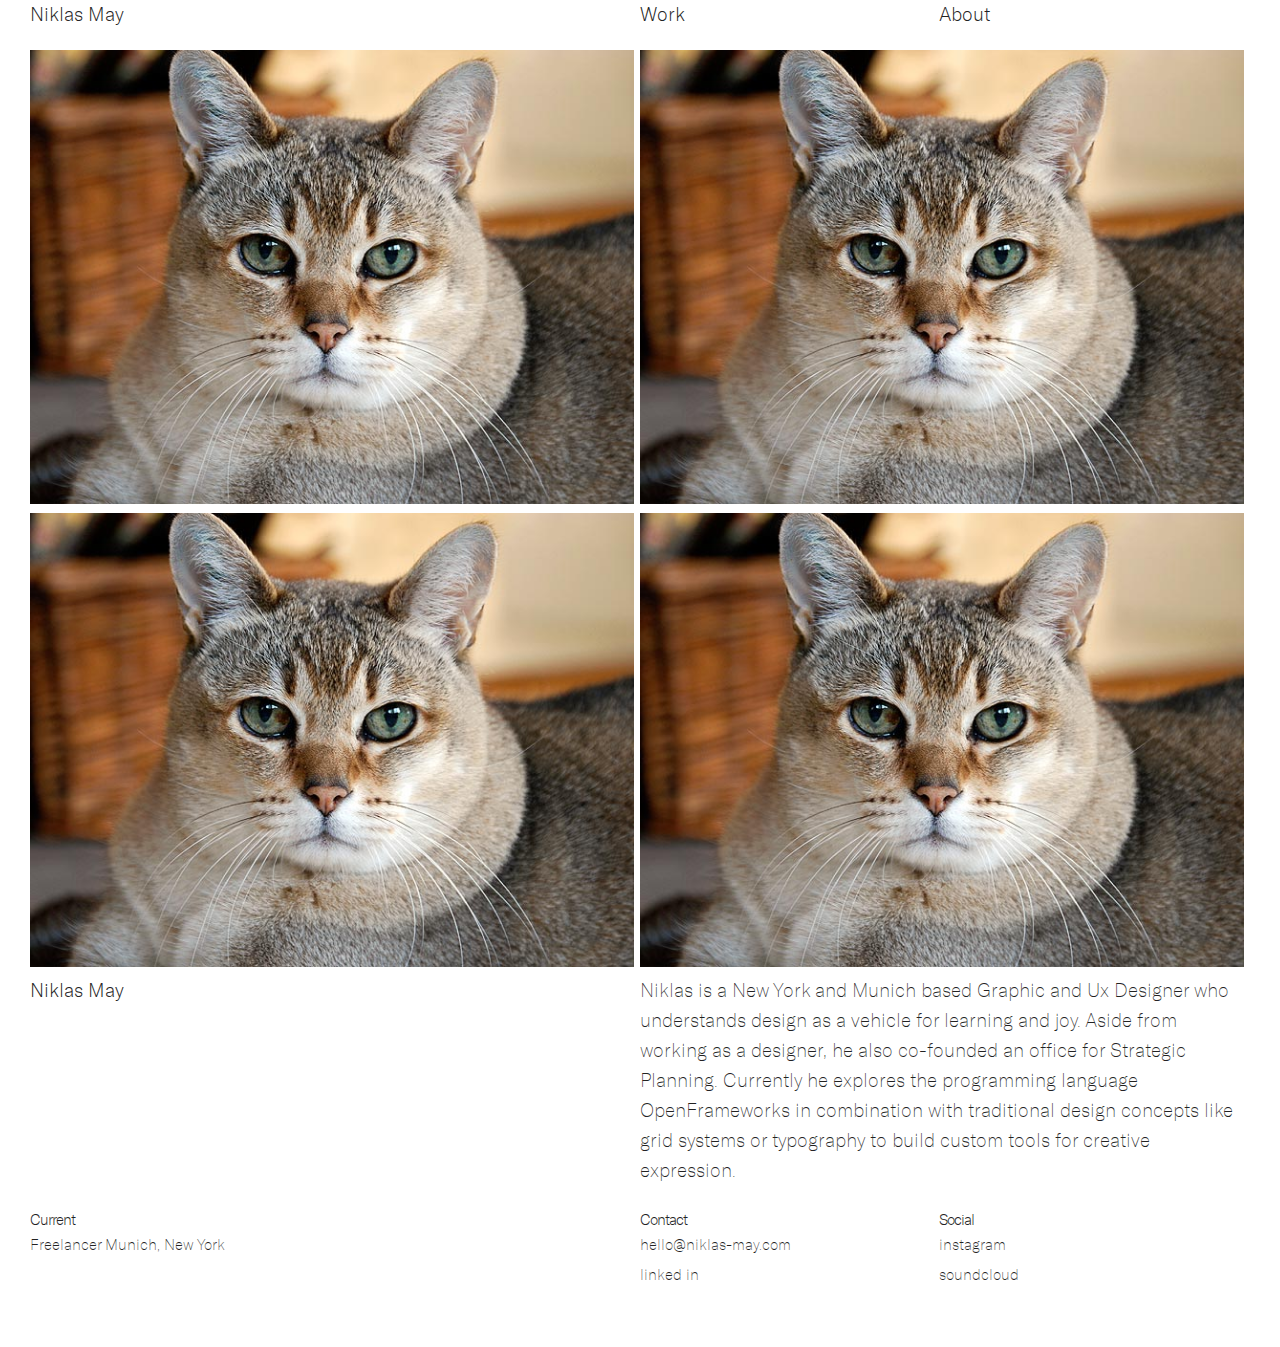
==== index.html @ c12bf413 "initial commit" ====
<!DOCTYPE html>
<html lang="en">
<head>
  <!-- Basic Page Needs
  –––––––––––––––––––––––––––––––––––––––––––––––––– -->
  <meta charset="utf-8">
  <title> Niklas May</title>
  <meta name="description" content="">
  <meta name="author" content="">

  <!-- Mobile Specific Metas
  –––––––––––––––––––––––––––––––––––––––––––––––––– -->
  <meta name="viewport" content="width=device-width, initial-scale=1">

  <!-- FONT
  –––––––––––––––––––––––––––––––––––––––––––––––––– -->
  <link href="//fonts.googleapis.com/css?family=Raleway:400,300,600" rel="stylesheet" type="text/css">

  <!-- CSS
  –––––––––––––––––––––––––––––––––––––––––––––––––– -->
  <link rel="stylesheet" href="css/normalize.css">
  <link rel="stylesheet" href="css/skeleton.css">
  <link rel="stylesheet" href="css/custom.css">

  <!-- Favicon
  –––––––––––––––––––––––––––––––––––––––––––––––––– -->
  <link rel="icon" type="image/png" href="images/favicon.png">

</head>
<body>
  <!-- Header section
  –––––––––––––––––––––––––––––––––––––––––––––––––– -->
  <nav class="container">
    <div class="row">
      <div class="one-half column">
        <h2> Niklas May </h2>
      </div>
      <div class="three columns">
        <a href="./index.html"> <h2> Work </h2> </a>
      </div>
      <div class="three columns">
        <a href="./about.html"> <h2> About </h2> </a>
      </div>
    </div>
  </nav>

  <!-- Project showcase section
  –––––––––––––––––––––––––––––––––––––––––––––––––– -->
  <section class="container">
    <div class="row">
      <div class="one-half column project-info" >
        <a href="./projects/flux_mono.html ">
          <div class="project-title"><p> Flux Mono </p> </div>
          <img alt="project title" class="u-max-full-width" src="./images/cat.jpg"/>
        </a>
      </div>


      <div class="one-half column project-info" >
        <a href="./projects/ihk.html">

          <div class="project-title"><p> Bavarian Chamber for Indsutry and Commerce </p> </div>
          <img alt="project title" class="u-max-full-width" src="./images/cat.jpg"/>
        </a>
      </div>

    </div>

    <div class="row">
      <div class="one-half column project-info">
        <a href="./projects/deutsche_bahn_branding.html">
          <div class="project-title"><p>  deutsche_bahn_branding </p> </div>
          <img alt="text text" class="u-max-full-width" src="./images/cat.jpg"/>
        </a>
      </div>
      <div class="one-half column project-info" >
        <a href="./projects/siemens_news_center.html">

          <div class="project-title"><p> siemens_news_center </p> </div>
          <img alt="project title" class="u-max-full-width" src="./images/cat.jpg"/>
        </a>
      </div>
    </div>
  </section>

  <!-- About me section
  –––––––––––––––––––––––––––––––––––––––––––––––––– -->
  <section class="container">
    <div class="row">
      <div class="one-half column">
        <h2> Niklas May </h2>
      </div>
      <p class="one-half column">

          Niklas is a New York and Munich based Graphic and Ux Designer who understands design as a vehicle for learning and joy.
          Aside from working as a designer, he also co-founded an office for Strategic Planning. Currently he explores the programming language OpenFrameworks in combination with traditional design concepts like grid systems or typography to build custom tools for creative expression.
      </p>
    </div>
  </section>

  <!-- Footer section
  –––––––––––––––––––––––––––––––––––––––––––––––––– -->
  <footer class="container">
    <div class="row">
      <div class="one-half column">
        <h3>Current </h3>
        <p class ="p-small">Freelancer Munich, New York </p>
      </div>
      <div class="three columns">
        <h3> Contact </h3>
        <p class ="p-small">hello@niklas-may.com </p>
        <p class ="p-small"><a href="linkedin.com/in/niklas-may"> linked in </a></p>

      </div>
      <div class="three columns">
        <h3> Social </h3>
        <p class ="p-small"> <a href="instagram.com/klasma"> instagram </a></p>
        <p class ="p-small"> <a href="soundcloud.com/klasma"> soundcloud </a></p>
      </div>
    </div>
  </footer>
</body>
</html>
---- css/skeleton.css ----
/*
* Skeleton V2.0.4
* Copyright 2014, Dave Gamache
* www.getskeleton.com
* Free to use under the MIT license.
* http://www.opensource.org/licenses/mit-license.php
* 12/29/2014
*/


/* Table of contents
––––––––––––––––––––––––––––––––––––––––––––––––––
- Grid
- Base Styles
- Typography
- Links
- Buttons
- Forms
- Lists
- Code
- Tables
- Spacing
- Utilities
- Clearing
- Media Queries
*/


/* Grid
–––––––––––––––––––––––––––––––––––––––––––––––––– */
.container {
  position: relative;
  width: 100%;
  max-width: 960px;
  margin: 0 auto;
  padding: 0 20px;
  box-sizing: border-box; }
.column,
.columns {
  width: 100%;
  float: left;
  box-sizing: border-box; }

/* For devices larger than 400px */
@media (min-width: 400px) {
  .container {
    width: 85%;
    padding: 0; }
}

/* For devices larger than 550px */
@media (min-width: 550px) {
  .container {
    width: 80%; }
  .column,
  .columns {
    margin-left: 4%; }
  .column:first-child,
  .columns:first-child {
    margin-left: 0; }

  .one.column,
  .one.columns                    { width: 4.66666666667%; }
  .two.columns                    { width: 13.3333333333%; }
  .three.columns                  { width: 22%;            }
  .four.columns                   { width: 30.6666666667%; }
  .five.columns                   { width: 39.3333333333%; }
  .six.columns                    { width: 48%;            }
  .seven.columns                  { width: 56.6666666667%; }
  .eight.columns                  { width: 65.3333333333%; }
  .nine.columns                   { width: 74.0%;          }
  .ten.columns                    { width: 82.6666666667%; }
  .eleven.columns                 { width: 91.3333333333%; }
  .twelve.columns                 { width: 100%; margin-left: 0; }

  .one-third.column               { width: 30.6666666667%; }
  .two-thirds.column              { width: 65.3333333333%; }

  .one-half.column                { width: 48%; }

  /* Offsets */
  .offset-by-one.column,
  .offset-by-one.columns          { margin-left: 8.66666666667%; }
  .offset-by-two.column,
  .offset-by-two.columns          { margin-left: 17.3333333333%; }
  .offset-by-three.column,
  .offset-by-three.columns        { margin-left: 26%;            }
  .offset-by-four.column,
  .offset-by-four.columns         { margin-left: 34.6666666667%; }
  .offset-by-five.column,
  .offset-by-five.columns         { margin-left: 43.3333333333%; }
  .offset-by-six.column,
  .offset-by-six.columns          { margin-left: 52%;            }
  .offset-by-seven.column,
  .offset-by-seven.columns        { margin-left: 60.6666666667%; }
  .offset-by-eight.column,
  .offset-by-eight.columns        { margin-left: 69.3333333333%; }
  .offset-by-nine.column,
  .offset-by-nine.columns         { margin-left: 78.0%;          }
  .offset-by-ten.column,
  .offset-by-ten.columns          { margin-left: 86.6666666667%; }
  .offset-by-eleven.column,
  .offset-by-eleven.columns       { margin-left: 95.3333333333%; }

  .offset-by-one-third.column,
  .offset-by-one-third.columns    { margin-left: 34.6666666667%; }
  .offset-by-two-thirds.column,
  .offset-by-two-thirds.columns   { margin-left: 69.3333333333%; }

  .offset-by-one-half.column,
  .offset-by-one-half.columns     { margin-left: 52%; }

}


/* Base Styles
–––––––––––––––––––––––––––––––––––––––––––––––––– */
/* NOTE
html is set to 62.5% so that all the REM measurements throughout Skeleton
are based on 10px sizing. So basically 1.5rem = 15px :) */
html {
  font-size: 62.5%;
}
body {
  font-size: 1.5em; /* currently ems cause chrome bug misinterpreting rems on body element */
  line-height: 1.6;
  font-weight: 400;
  font-family: "Raleway", "HelveticaNeue", "Helvetica Neue", Helvetica, Arial, sans-serif;
  color: #222; }


/* Typography
–––––––––––––––––––––––––––––––––––––––––––––––––– */
h1, h2, h3, h4, h5, h6 {
  margin-top: 0;
  margin-bottom: 2rem;
  font-weight: 300; }
h1 { font-size: 4.0rem; line-height: 1.2;  letter-spacing: -.1rem;}
/*h2 { font-size: 3.6rem; line-height: 1.25; letter-spacing: -.1rem; }*/
h3 { font-size: 3.0rem; line-height: 1.3;  letter-spacing: -.1rem; }
h4 { font-size: 2.4rem; line-height: 1.35; letter-spacing: -.08rem; }
h5 { font-size: 1.8rem; line-height: 1.5;  letter-spacing: -.05rem; }
h6 { font-size: 1.5rem; line-height: 1.6;  letter-spacing: 0; }

/* Larger than phablet */
@media (min-width: 550px) {
  h1 { font-size: 5.0rem; }
  /*h2 { font-size: 4.2rem; }*/
  h3 { font-size: 3.6rem; }
  h4 { font-size: 3.0rem; }
  h5 { font-size: 2.4rem; }
  h6 { font-size: 1.5rem; }
}

p {
  margin-top: 0; }


/* Links
–––––––––––––––––––––––––––––––––––––––––––––––––– */
a {
  color: #1EAEDB; }
a:hover {
  color: #0FA0CE; }


/* Buttons
–––––––––––––––––––––––––––––––––––––––––––––––––– */
.button,
button,
input[type="submit"],
input[type="reset"],
input[type="button"] {
  display: inline-block;
  height: 38px;
  padding: 0 30px;
  color: #555;
  text-align: center;
  font-size: 11px;
  font-weight: 600;
  line-height: 38px;
  letter-spacing: .1rem;
  text-transform: uppercase;
  text-decoration: none;
  white-space: nowrap;
  background-color: transparent;
  border-radius: 4px;
  border: 1px solid #bbb;
  cursor: pointer;
  box-sizing: border-box; }
.button:hover,
button:hover,
input[type="submit"]:hover,
input[type="reset"]:hover,
input[type="button"]:hover,
.button:focus,
button:focus,
input[type="submit"]:focus,
input[type="reset"]:focus,
input[type="button"]:focus {
  color: #333;
  border-color: #888;
  outline: 0; }
.button.button-primary,
button.button-primary,
input[type="submit"].button-primary,
input[type="reset"].button-primary,
input[type="button"].button-primary {
  color: #FFF;
  background-color: #33C3F0;
  border-color: #33C3F0; }
.button.button-primary:hover,
button.button-primary:hover,
input[type="submit"].button-primary:hover,
input[type="reset"].button-primary:hover,
input[type="button"].button-primary:hover,
.button.button-primary:focus,
button.button-primary:focus,
input[type="submit"].button-primary:focus,
input[type="reset"].button-primary:focus,
input[type="button"].button-primary:focus {
  color: #FFF;
  background-color: #1EAEDB;
  border-color: #1EAEDB; }


/* Forms
–––––––––––––––––––––––––––––––––––––––––––––––––– */
input[type="email"],
input[type="number"],
input[type="search"],
input[type="text"],
input[type="tel"],
input[type="url"],
input[type="password"],
textarea,
select {
  height: 38px;
  padding: 6px 10px; /* The 6px vertically centers text on FF, ignored by Webkit */
  background-color: #fff;
  border: 1px solid #D1D1D1;
  border-radius: 4px;
  box-shadow: none;
  box-sizing: border-box; }
/* Removes awkward default styles on some inputs for iOS */
input[type="email"],
input[type="number"],
input[type="search"],
input[type="text"],
input[type="tel"],
input[type="url"],
input[type="password"],
textarea {
  -webkit-appearance: none;
     -moz-appearance: none;
          appearance: none; }
textarea {
  min-height: 65px;
  padding-top: 6px;
  padding-bottom: 6px; }
input[type="email"]:focus,
input[type="number"]:focus,
input[type="search"]:focus,
input[type="text"]:focus,
input[type="tel"]:focus,
input[type="url"]:focus,
input[type="password"]:focus,
textarea:focus,
select:focus {
  border: 1px solid #33C3F0;
  outline: 0; }
label,
legend {
  display: block;
  margin-bottom: .5rem;
  font-weight: 600; }
fieldset {
  padding: 0;
  border-width: 0; }
input[type="checkbox"],
input[type="radio"] {
  display: inline; }
label > .label-body {
  display: inline-block;
  margin-left: .5rem;
  font-weight: normal; }


/* Lists
–––––––––––––––––––––––––––––––––––––––––––––––––– */
ul {
  list-style: circle inside; }
ol {
  list-style: decimal inside; }
ol, ul {
  padding-left: 0;
  margin-top: 0; }
ul ul,
ul ol,
ol ol,
ol ul {
  margin: 1.5rem 0 1.5rem 3rem;
  font-size: 90%; }
li {
  margin-bottom: 1rem; }


/* Code
–––––––––––––––––––––––––––––––––––––––––––––––––– */
code {
  padding: .2rem .5rem;
  margin: 0 .2rem;
  font-size: 90%;
  white-space: nowrap;
  background: #F1F1F1;
  border: 1px solid #E1E1E1;
  border-radius: 4px; }
pre > code {
  display: block;
  padding: 1rem 1.5rem;
  white-space: pre; }


/* Tables
–––––––––––––––––––––––––––––––––––––––––––––––––– */
th,
td {
  padding: 12px 15px;
  text-align: left;
  border-bottom: 1px solid #E1E1E1; }
th:first-child,
td:first-child {
  padding-left: 0; }
th:last-child,
td:last-child {
  padding-right: 0; }


/* Spacing
–––––––––––––––––––––––––––––––––––––––––––––––––– */
button,
.button {
  margin-bottom: 1rem; }
input,
textarea,
select,
fieldset {
  margin-bottom: 1.5rem; }
pre,
blockquote,
dl,
figure,
table,
p,
ul,
ol,
form {
  margin-bottom: 2.5rem; }


/* Utilities
–––––––––––––––––––––––––––––––––––––––––––––––––– */
.u-full-width {
  width: 100%;
  box-sizing: border-box; }
.u-max-full-width {
  max-width: 100%;
  box-sizing: border-box; }
.u-pull-right {
  float: right; }
.u-pull-left {
  float: left; }


/* Misc
–––––––––––––––––––––––––––––––––––––––––––––––––– */
hr {
  margin-top: 3rem;
  margin-bottom: 3.5rem;
  border-width: 0;
  border-top: 1px solid #E1E1E1; }


/* Clearing
–––––––––––––––––––––––––––––––––––––––––––––––––– */

/* Self Clearing Goodness */
.container:after,
.row:after,
.u-cf {
  content: "";
  display: table;
  clear: both; }


/* Media Queries
–––––––––––––––––––––––––––––––––––––––––––––––––– */
/*
Note: The best way to structure the use of media queries is to create the queries
near the relevant code. For example, if you wanted to change the styles for buttons
on small devices, paste the mobile query code up in the buttons section and style it
there.
*/


/* Larger than mobile */
@media (min-width: 400px) {}

/* Larger than phablet (also point when grid becomes active) */
@media (min-width: 550px) {}

/* Larger than tablet */
@media (min-width: 750px) {}

/* Larger than desktop */
@media (min-width: 1000px) {}

/* Larger than Desktop HD */
@media (min-width: 1200px) {}
---- css/custom.css ----
@import 'typography.css';

/* Grid */
.container{
  max-width: 100%;
  padding: 0 30px;
}

.column, .columns {
    margin-left: .5%;
}

@media (min-width: 400px) {
  .container{
    width: 100%;
    padding: 0 30px;
  }

  .column, .columns {
      margin-left: .5%;
  }
}

@media (min-width: 550px) {
  .container{
    width: 100%;
    padding: 0 30px;
  }

  .column, .columns {
      margin-left: .5%;
  }

  .one-half.column                { width: 49.5%; }
  .three.columns                { width: 24%; }

}

.float-left{
  float: left;
}
.float-right{
  float: right;
}

.project-navigation{
  margin: 1em 0 3em 0; 
}
/* Typography */


body{
  font-family: 'gt_americathin';
  font-size: 1.9em;
  line-height: 30px;
  padding-bottom: 3em;

}
a{
  text-decoration: none;
  color:inherit;
}
a:hover{
  text-decoration: underline;
  color:inherit;
}
h1{

}
h2{
  font-size: 1.9rem;
  line-height: 30px;

}
h3{
  font-size: 1.5rem;
  margin: 0;
}

p{
  font-family: 'gt_americaultra_light';
}
.p-small{
  font-size: 1.5rem;
  margin: 0;
}
.img-fit{
  max-width: 100%;
}


/* Layout */

img{
  margin: 0;
  padding: 0;
}

.row{
  margin: 0;
  padding: 0;
}

.project-image:hover{
  filter: blur(1px) grayscale(100%);
}

.project-info{
  position: relative;
  text-align: center;
}

.project-title{
  display: none;
  margin: 0;
  opacity: .8;
  background: #fff;
  position: absolute;
  width: 100%;
  height: 100%;
}
.project-title p{
  margin-top: 40%;
  transform: translate(0, -50%);
}

.project-info:hover .project-title, .project-info.hover .project-title { display: block; }


/* Project detail page */
.project-image-cover{
  width: 100%;
  max-height: auto;
  object-fit: cover;
}
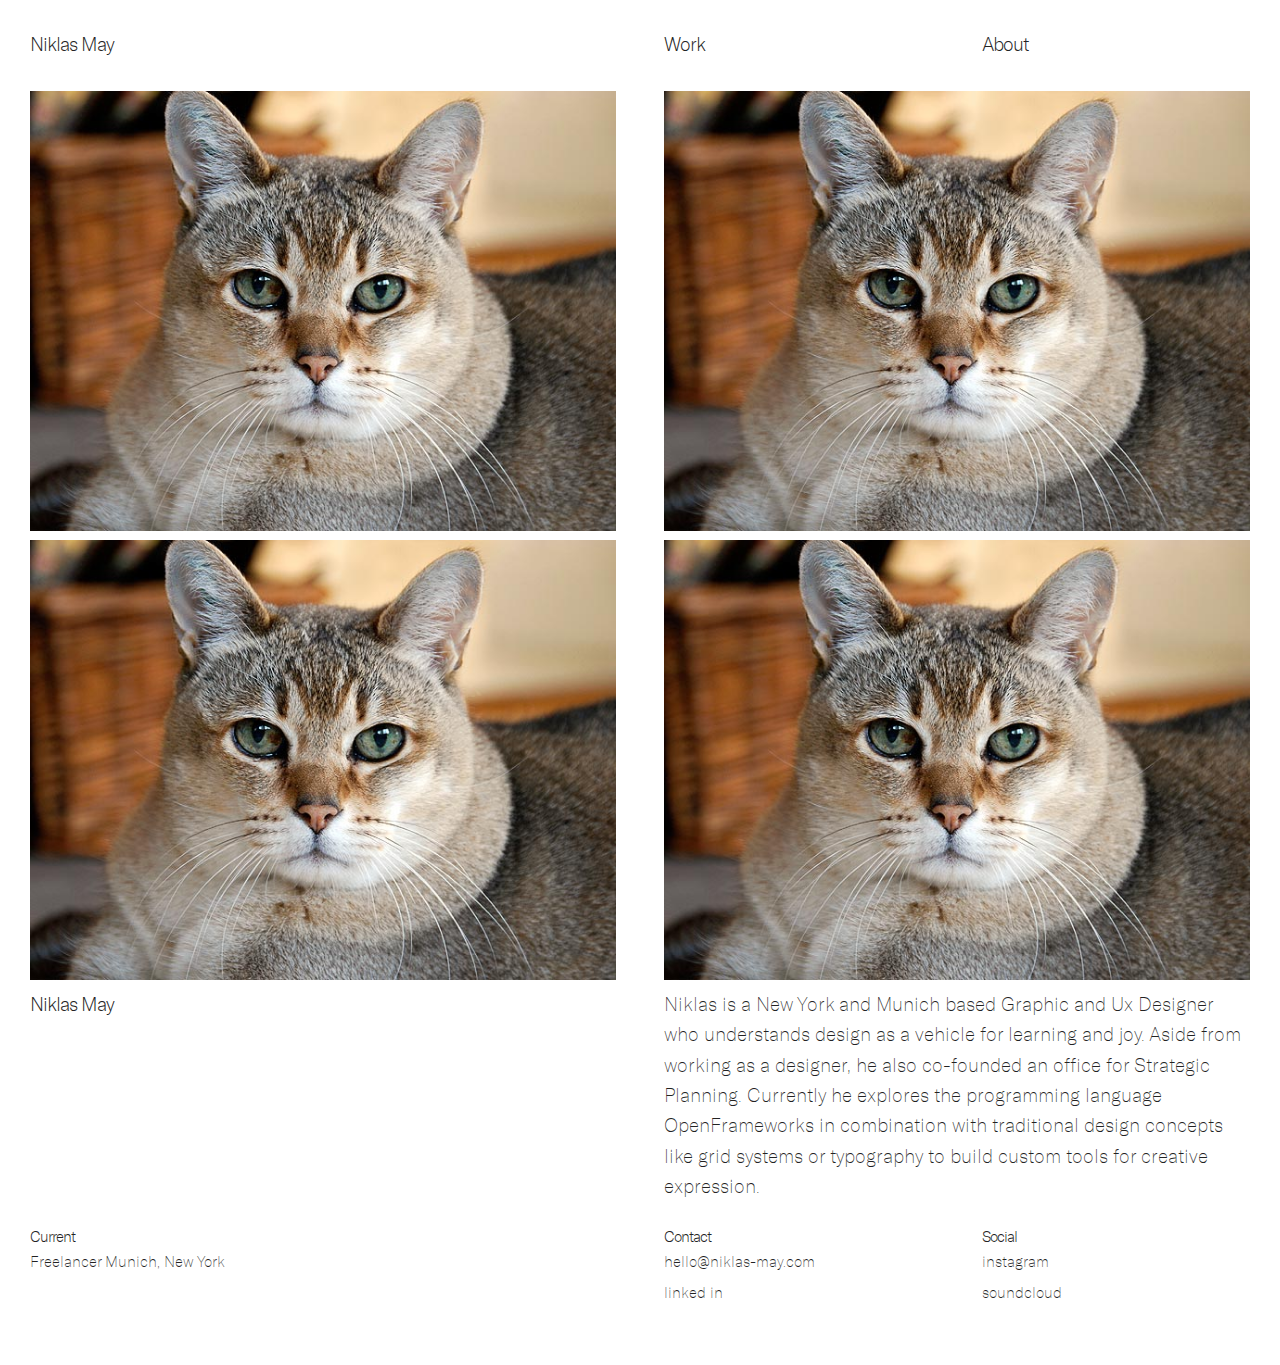
==== commit 3a85692e: "reset grid to original" ====
--- a/index.html
+++ b/index.html
@@ -11,10 +11,6 @@
   <!-- Mobile Specific Metas
   –––––––––––––––––––––––––––––––––––––––––––––––––– -->
   <meta name="viewport" content="width=device-width, initial-scale=1">
-
-  <!-- FONT
-  –––––––––––––––––––––––––––––––––––––––––––––––––– -->
-  <link href="//fonts.googleapis.com/css?family=Raleway:400,300,600" rel="stylesheet" type="text/css">
 
   <!-- CSS
   –––––––––––––––––––––––––––––––––––––––––––––––––– -->
@@ -30,7 +26,7 @@
 <body>
   <!-- Header section
   –––––––––––––––––––––––––––––––––––––––––––––––––– -->
-  <nav class="container">
+  <nav class="container navigation">
     <div class="row">
       <div class="one-half column">
         <h2> Niklas May </h2>
@@ -46,12 +42,13 @@
 
   <!-- Project showcase section
   –––––––––––––––––––––––––––––––––––––––––––––––––– -->
+
   <section class="container">
     <div class="row">
       <div class="one-half column project-info" >
         <a href="./projects/flux_mono.html ">
           <div class="project-title"><p> Flux Mono </p> </div>
-          <img alt="project title" class="u-max-full-width" src="./images/cat.jpg"/>
+          <img alt="project title" class="thumb" src="./images/cat.jpg"/>
         </a>
       </div>
 
@@ -60,7 +57,7 @@
         <a href="./projects/ihk.html">
 
           <div class="project-title"><p> Bavarian Chamber for Indsutry and Commerce </p> </div>
-          <img alt="project title" class="u-max-full-width" src="./images/cat.jpg"/>
+          <img alt="project title" class="thumb" src="./images/cat.jpg"/>
         </a>
       </div>
 
@@ -70,18 +67,19 @@
       <div class="one-half column project-info">
         <a href="./projects/deutsche_bahn_branding.html">
           <div class="project-title"><p>  deutsche_bahn_branding </p> </div>
-          <img alt="text text" class="u-max-full-width" src="./images/cat.jpg"/>
+          <img alt="text text" class="thumb" src="./images/cat.jpg"/>
         </a>
       </div>
       <div class="one-half column project-info" >
         <a href="./projects/siemens_news_center.html">
 
           <div class="project-title"><p> siemens_news_center </p> </div>
-          <img alt="project title" class="u-max-full-width" src="./images/cat.jpg"/>
+          <img alt="project title" class="thumb" src="./images/cat.jpg"/>
         </a>
       </div>
     </div>
   </section>
+ <!--   -->
 
   <!-- About me section
   –––––––––––––––––––––––––––––––––––––––––––––––––– -->
@@ -109,13 +107,13 @@
       <div class="three columns">
         <h3> Contact </h3>
         <p class ="p-small">hello@niklas-may.com </p>
-        <p class ="p-small"><a href="linkedin.com/in/niklas-may"> linked in </a></p>
+        <p class ="p-small"><a href="https://linkedin.com/in/niklas-may" target="_blank"> linked in </a></p>
 
       </div>
       <div class="three columns">
         <h3> Social </h3>
-        <p class ="p-small"> <a href="instagram.com/klasma"> instagram </a></p>
-        <p class ="p-small"> <a href="soundcloud.com/klasma"> soundcloud </a></p>
+        <p class ="p-small"> <a href="https://instagram.com/klasma" target="_blank"> instagram </a></p>
+        <p class ="p-small"> <a href="https://soundcloud.com/klasma" target="_blank"> soundcloud </a></p>
       </div>
     </div>
   </footer>
--- a/css/skeleton.css
+++ b/css/skeleton.css
@@ -136,21 +136,21 @@
   margin-bottom: 2rem;
   font-weight: 300; }
 h1 { font-size: 4.0rem; line-height: 1.2;  letter-spacing: -.1rem;}
-/*h2 { font-size: 3.6rem; line-height: 1.25; letter-spacing: -.1rem; }*/
+h2 { font-size: 3.6rem; line-height: 1.25; letter-spacing: -.1rem; }
 h3 { font-size: 3.0rem; line-height: 1.3;  letter-spacing: -.1rem; }
 h4 { font-size: 2.4rem; line-height: 1.35; letter-spacing: -.08rem; }
 h5 { font-size: 1.8rem; line-height: 1.5;  letter-spacing: -.05rem; }
 h6 { font-size: 1.5rem; line-height: 1.6;  letter-spacing: 0; }
 
 /* Larger than phablet */
-@media (min-width: 550px) {
+/*@media (min-width: 550px) {
   h1 { font-size: 5.0rem; }
-  /*h2 { font-size: 4.2rem; }*/
+  h2 { font-size: 4.2rem; }
   h3 { font-size: 3.6rem; }
   h4 { font-size: 3.0rem; }
   h5 { font-size: 2.4rem; }
   h6 { font-size: 1.5rem; }
-}
+}*/
 
 p {
   margin-top: 0; }
@@ -404,16 +404,16 @@
 
 
 /* Larger than mobile */
-@media (min-width: 400px) {}
+/*@media (min-width: 400px) {}*/
 
 /* Larger than phablet (also point when grid becomes active) */
-@media (min-width: 550px) {}
+/*@media (min-width: 550px) {}*/
 
 /* Larger than tablet */
-@media (min-width: 750px) {}
+/*@media (min-width: 750px) {}*/
 
 /* Larger than desktop */
-@media (min-width: 1000px) {}
+/*@media (min-width: 1000px) {}*/
 
 /* Larger than Desktop HD */
-@media (min-width: 1200px) {}
+/*@media (min-width: 1200px) {}*/
--- a/css/custom.css
+++ b/css/custom.css
@@ -6,7 +6,13 @@
   padding: 0 30px;
 }
 
-.column, .columns {
+@media (min-width: 550px) {
+  .container{
+    width: 100%;
+    padding: 0 30px;
+  }
+  
+/*.column, .columns {
     margin-left: .5%;
 }
 
@@ -21,11 +27,7 @@
   }
 }
 
-@media (min-width: 550px) {
-  .container{
-    width: 100%;
-    padding: 0 30px;
-  }
+
 
   .column, .columns {
       margin-left: .5%;
@@ -42,7 +44,7 @@
 .float-right{
   float: right;
 }
-
+*/
 .project-navigation{
   margin: 1em 0 3em 0; 
 }
@@ -52,7 +54,7 @@
 body{
   font-family: 'gt_americathin';
   font-size: 1.9em;
-  line-height: 30px;
+  line-height: 1.6em;
   padding-bottom: 3em;
 
 }
@@ -70,6 +72,7 @@
 h2{
   font-size: 1.9rem;
   line-height: 30px;
+  margin-bottom: 1.6em;
 
 }
 h3{
@@ -84,21 +87,27 @@
   font-size: 1.5rem;
   margin: 0;
 }
-.img-fit{
+/*.img-fit{
   max-width: 100%;
-}
+}*/
 
 
 /* Layout */
 
-img{
-  margin: 0;
-  padding: 0;
+.navigation{
+  padding-top: 1.6em;
+}
+
+.thumb{
+  width: 100%;
 }
 
 .row{
   margin: 0;
   padding: 0;
+}
+.project-image{
+  object-fit: cover;
 }
 
 .project-image:hover{
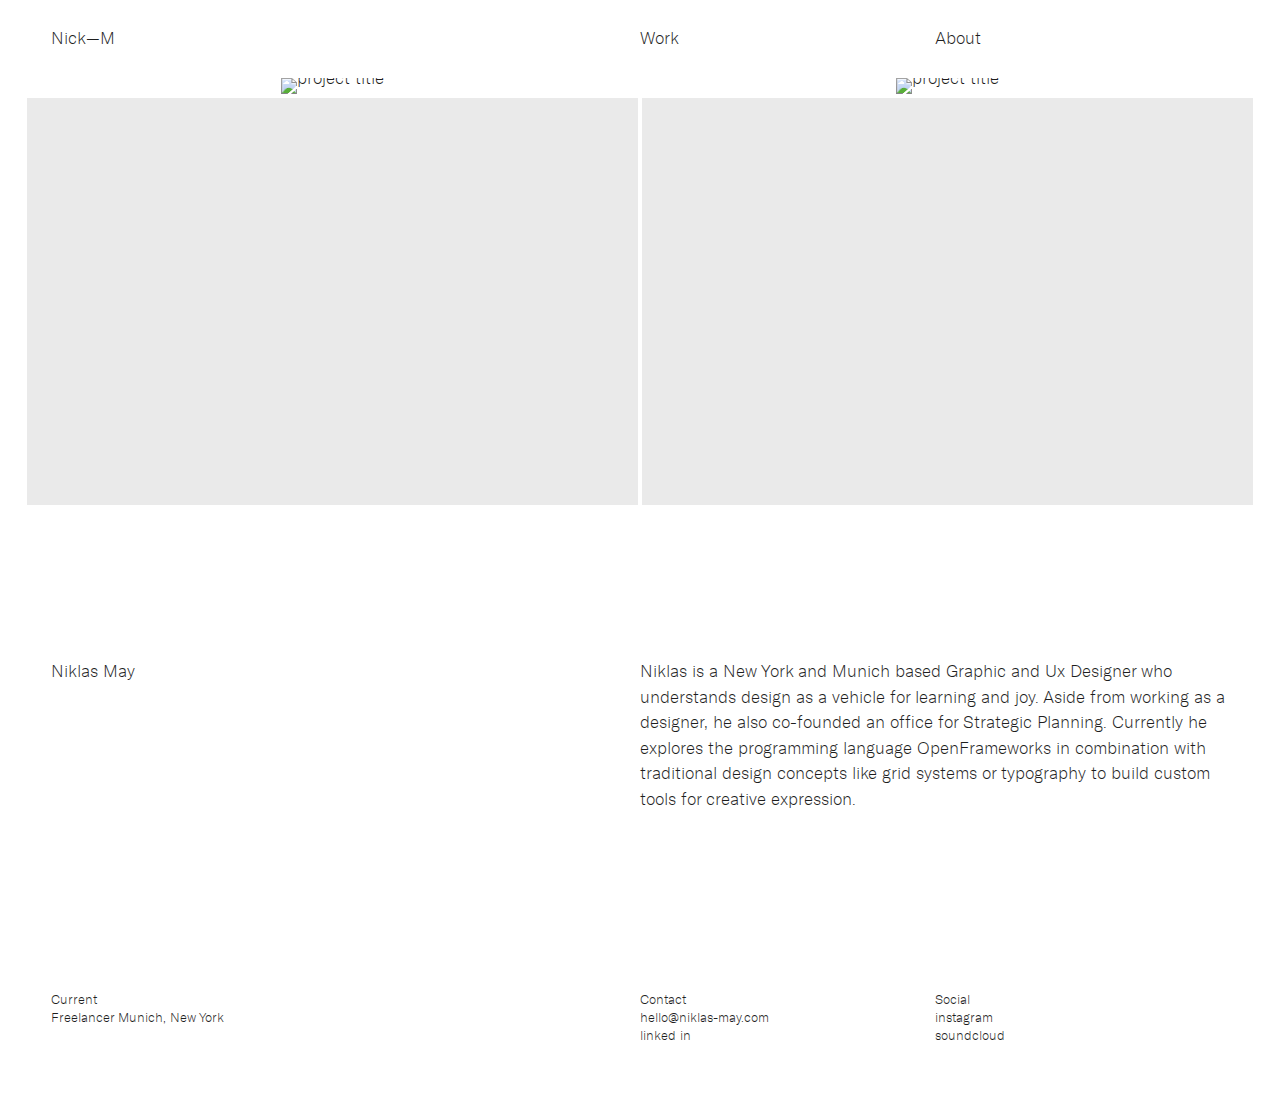
==== commit fae27e4e: "changes" ====
--- a/index.html
+++ b/index.html
@@ -27,14 +27,14 @@
   <!-- Header section
   –––––––––––––––––––––––––––––––––––––––––––––––––– -->
   <nav class="container navigation">
-    <div class="row">
-      <div class="one-half column">
-        <h2> Niklas May </h2>
+    <div class="row-S">
+      <div class="six columns-S">
+        <h2> Nick—M </h2>
       </div>
-      <div class="three columns">
+      <div class="three columns-S">
         <a href="./index.html"> <h2> Work </h2> </a>
       </div>
-      <div class="three columns">
+      <div class="three columns-S">
         <a href="./about.html"> <h2> About </h2> </a>
       </div>
     </div>
@@ -43,34 +43,34 @@
   <!-- Project showcase section
   –––––––––––––––––––––––––––––––––––––––––––––––––– -->
 
-  <section class="container">
-    <div class="row">
-      <div class="one-half column project-info" >
+  <section class="container project-section">
+    <div class="row-L">
+      <div class="six columns-L project-info padding-xs" >
         <a href="./projects/flux_mono.html ">
           <div class="project-title"><p> Flux Mono </p> </div>
-          <img alt="project title" class="thumb" src="./images/cat.jpg"/>
+          <img alt="project title" class="thumb" src="./images/niklasMay-IHK-001.jpg"/>
         </a>
       </div>
 
 
-      <div class="one-half column project-info" >
+      <div class="six columns-L project-info padding-xs" >
         <a href="./projects/ihk.html">
 
           <div class="project-title"><p> Bavarian Chamber for Indsutry and Commerce </p> </div>
-          <img alt="project title" class="thumb" src="./images/cat.jpg"/>
+          <img alt="project title" class="thumb" src="./images/niklasMay-IHK-002.jpg"/>
         </a>
       </div>
 
     </div>
 
-    <div class="row">
-      <div class="one-half column project-info">
+    <div class="row-L">
+      <div class="six columns-L project-info padding-xs">
         <a href="./projects/deutsche_bahn_branding.html">
           <div class="project-title"><p>  deutsche_bahn_branding </p> </div>
           <img alt="text text" class="thumb" src="./images/cat.jpg"/>
         </a>
       </div>
-      <div class="one-half column project-info" >
+      <div class="six columns-L project-info padding-xs" >
         <a href="./projects/siemens_news_center.html">
 
           <div class="project-title"><p> siemens_news_center </p> </div>
@@ -83,12 +83,12 @@
 
   <!-- About me section
   –––––––––––––––––––––––––––––––––––––––––––––––––– -->
-  <section class="container">
-    <div class="row">
-      <div class="one-half column">
+  <section class="container spacing-L">
+    <div class="row-S">
+      <div class="six columns-S">
         <h2> Niklas May </h2>
       </div>
-      <p class="one-half column">
+      <p class="six columns-S">
 
           Niklas is a New York and Munich based Graphic and Ux Designer who understands design as a vehicle for learning and joy.
           Aside from working as a designer, he also co-founded an office for Strategic Planning. Currently he explores the programming language OpenFrameworks in combination with traditional design concepts like grid systems or typography to build custom tools for creative expression.
@@ -98,19 +98,19 @@
 
   <!-- Footer section
   –––––––––––––––––––––––––––––––––––––––––––––––––– -->
-  <footer class="container">
-    <div class="row">
-      <div class="one-half column">
+  <footer class="container spacing-L" id="footer">
+    <div class="row-S">
+      <div class="six columns-S">
         <h3>Current </h3>
         <p class ="p-small">Freelancer Munich, New York </p>
       </div>
-      <div class="three columns">
+      <div class="three columns-S">
         <h3> Contact </h3>
         <p class ="p-small">hello@niklas-may.com </p>
         <p class ="p-small"><a href="https://linkedin.com/in/niklas-may" target="_blank"> linked in </a></p>
 
       </div>
-      <div class="three columns">
+      <div class="three columns-S">
         <h3> Social </h3>
         <p class ="p-small"> <a href="https://instagram.com/klasma" target="_blank"> instagram </a></p>
         <p class ="p-small"> <a href="https://soundcloud.com/klasma" target="_blank"> soundcloud </a></p>
--- a/css/custom.css
+++ b/css/custom.css
@@ -1,144 +1,5 @@
+@import 'fonts.css';
+@import 'grid.css';
+@import 'layout.css';
 @import 'typography.css';
 
-/* Grid */
-.container{
-  max-width: 100%;
-  padding: 0 30px;
-}
-
-@media (min-width: 550px) {
-  .container{
-    width: 100%;
-    padding: 0 30px;
-  }
-  
-/*.column, .columns {
-    margin-left: .5%;
-}
-
-@media (min-width: 400px) {
-  .container{
-    width: 100%;
-    padding: 0 30px;
-  }
-
-  .column, .columns {
-      margin-left: .5%;
-  }
-}
-
-
-
-  .column, .columns {
-      margin-left: .5%;
-  }
-
-  .one-half.column                { width: 49.5%; }
-  .three.columns                { width: 24%; }
-
-}
-
-.float-left{
-  float: left;
-}
-.float-right{
-  float: right;
-}
-*/
-.project-navigation{
-  margin: 1em 0 3em 0; 
-}
-/* Typography */
-
-
-body{
-  font-family: 'gt_americathin';
-  font-size: 1.9em;
-  line-height: 1.6em;
-  padding-bottom: 3em;
-
-}
-a{
-  text-decoration: none;
-  color:inherit;
-}
-a:hover{
-  text-decoration: underline;
-  color:inherit;
-}
-h1{
-
-}
-h2{
-  font-size: 1.9rem;
-  line-height: 30px;
-  margin-bottom: 1.6em;
-
-}
-h3{
-  font-size: 1.5rem;
-  margin: 0;
-}
-
-p{
-  font-family: 'gt_americaultra_light';
-}
-.p-small{
-  font-size: 1.5rem;
-  margin: 0;
-}
-/*.img-fit{
-  max-width: 100%;
-}*/
-
-
-/* Layout */
-
-.navigation{
-  padding-top: 1.6em;
-}
-
-.thumb{
-  width: 100%;
-}
-
-.row{
-  margin: 0;
-  padding: 0;
-}
-.project-image{
-  object-fit: cover;
-}
-
-.project-image:hover{
-  filter: blur(1px) grayscale(100%);
-}
-
-.project-info{
-  position: relative;
-  text-align: center;
-}
-
-.project-title{
-  display: none;
-  margin: 0;
-  opacity: .8;
-  background: #fff;
-  position: absolute;
-  width: 100%;
-  height: 100%;
-}
-.project-title p{
-  margin-top: 40%;
-  transform: translate(0, -50%);
-}
-
-.project-info:hover .project-title, .project-info.hover .project-title { display: block; }
-
-
-/* Project detail page */
-.project-image-cover{
-  width: 100%;
-  max-height: auto;
-  object-fit: cover;
-}
